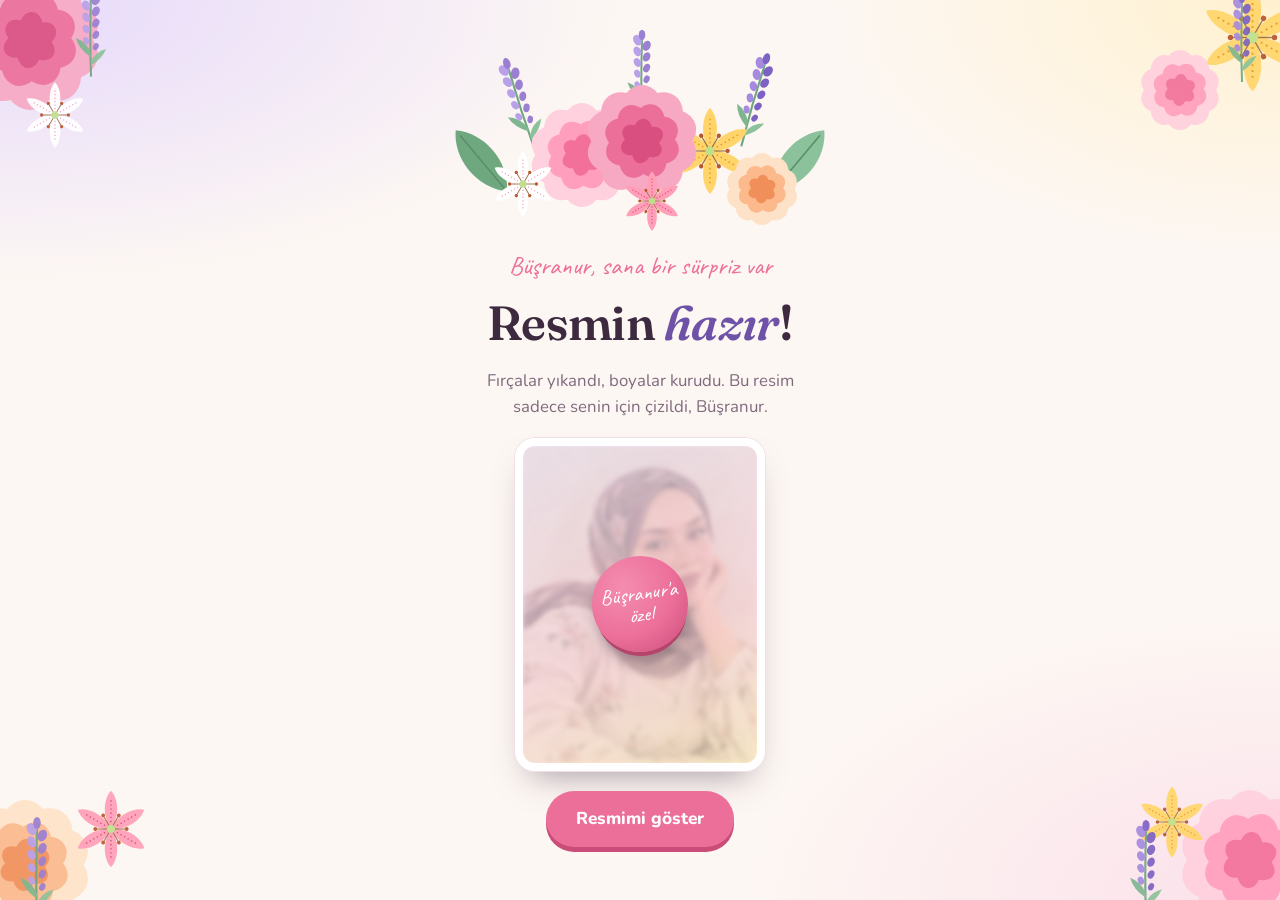
==== bilet.html @ 37dee657 "Add files via upload" ====
<!DOCTYPE html>
<html lang="tr">
<head>
<meta charset="UTF-8">
<meta name="viewport" content="width=device-width, initial-scale=1, viewport-fit=cover">
<title>Büşranur'un Resmi</title>
<meta name="description" content="Büşranur, resmin hazır! Görmek için tıkla.">
<meta property="og:title" content="Büşranur, resmin hazır!">
<meta property="og:description" content="Sadece Büşranur için çizildi. Görmek için tıkla.">
<meta name="theme-color" content="#ec6f9a">
<link rel="preconnect" href="https://fonts.googleapis.com">
<link rel="preconnect" href="https://fonts.gstatic.com" crossorigin>
<link rel="stylesheet" href="https://fonts.googleapis.com/css2?family=Fraunces:ital,opsz,wght@0,9..144,600;1,9..144,600&family=Nunito:wght@600;700;800&family=Caveat:wght@600;700&display=swap">
<link rel="stylesheet" href="style.css">
</head>
<body data-page="bilet" data-tone="lav">

<main class="stage">
  <div class="eyebrow">anlaştık o zaman</div>
  <h2>İşte resmin, <em>Büşranur</em></h2>
  <div class="frame" id="frame"><img src="resim.jpg" alt="Senin için çizilen resim"></div>
  <div class="ticket">
    <h3>Büşranur'un Randevu Bileti</h3>
    <div class="row"><span>Davetli</span><span>Büşranur</span></div>
    <div class="row"><span>Buluşma</span><span id="tKind"></span></div>
    <div class="row"><span>Menü</span><span id="tMenu"></span></div>
    <div class="row"><span>Gün</span><span id="tDay"></span></div>
    <div class="row"><span>Saat</span><span id="tTime"></span></div>
    <div class="row" id="tNoteRow"><span>Not</span><span id="tNote"></span></div>
    <div class="row"><span>Teslimat</span><span>Resmin aslı, elden</span></div>
  </div>
  <p class="sign">Görüşmek üzere</p>
  <div class="btns" id="bilet-btns">
    <a class="btn green" id="wa" target="_blank" rel="noopener">WhatsApp'tan gönder</a>
    <button class="btn ghost" id="copy">Metni kopyala</button>
  </div>
  <p class="small" id="copyMsg">Butona basınca bilet WhatsApp'tan bana gelir.</p>
  <div class="btns"><button class="btn link" id="again">Planı değiştir</button></div>
</main>
<script src="app.js"></script>
</body>
</html>
---- style.css ----
/* Resmin Teslimatı – ortak stil
   Her sayfa: tam ekran sahne, üstte büyük çiçek buketi, altta tek soru. */
:root{
  --paper:#fdf7f3;
  --card:#fffdfb;
  --ink:#3d2a3f;
  --soft:#806a7e;
  --lavender:#9b7fd1;
  --lavender-d:#6e52a8;
  --lavender-l:#efe7fb;
  --peony:#ec6f9a;
  --peony-d:#c94c79;
  --peony-l:#fdd9e6;
  --lily:#f6b73c;
  --lily-d:#c98a12;
  --lily-l:#fff0c9;
  --leaf:#6fa77f;
  --line:#efe0e8;
  --display:"Fraunces", Georgia, "Times New Roman", serif;
  --body:"Nunito", "Segoe UI", system-ui, sans-serif;
  --hand:"Caveat", "Segoe Script", cursive;
}
*{box-sizing:border-box}
[hidden]{display:none!important}
html{-webkit-text-size-adjust:100%;text-size-adjust:100%}
button,a,.frame,.opt,.day,.big{touch-action:manipulation;-webkit-tap-highlight-color:transparent;-webkit-user-select:none;user-select:none}
img{-webkit-touch-callout:none;-webkit-user-drag:none}
html,body{min-height:100%;margin:0}
body{
  background:var(--paper);color:var(--ink);font-family:var(--body);font-size:16px;line-height:1.55;
  min-height:100vh;min-height:100dvh;overflow-x:hidden;
  display:flex;flex-direction:column;align-items:center;
  padding:max(18px,env(safe-area-inset-top)) 16px max(28px,env(safe-area-inset-bottom));
  transition:opacity .45s ease, transform .45s ease;
}
body.leaving{opacity:0;transform:translateY(-12px) scale(.985)}
body.entering{opacity:0;transform:translateY(14px)}

/* sayfa renk temaları */
body[data-tone="lav"]{background:
  radial-gradient(70% 45% at 0% 0%,#e6d9fb 0%,transparent 70%),
  radial-gradient(60% 45% at 100% 100%,#fbe0ea 0%,transparent 70%),
  radial-gradient(50% 40% at 100% 0%,#fff1cf 0%,transparent 70%),var(--paper)}
body[data-tone="peo"]{background:
  radial-gradient(70% 45% at 100% 0%,#fdd3e2 0%,transparent 70%),
  radial-gradient(60% 45% at 0% 100%,#e9dcfb 0%,transparent 70%),
  radial-gradient(50% 40% at 0% 0%,#fff0cc 0%,transparent 70%),var(--paper)}
body[data-tone="lil"]{background:
  radial-gradient(70% 45% at 50% 0%,#ffeab8 0%,transparent 70%),
  radial-gradient(60% 45% at 0% 100%,#fdd3e2 0%,transparent 70%),
  radial-gradient(60% 45% at 100% 100%,#e6d9fb 0%,transparent 70%),var(--paper)}

#petals{position:fixed;inset:0;pointer-events:none;z-index:60}
.garden{position:fixed;inset:0;pointer-events:none;z-index:0;overflow:hidden}
.garden svg{position:absolute;transform-origin:50% 100%;animation:sway 6s ease-in-out infinite alternate}
@keyframes sway{from{rotate:-3deg}to{rotate:3deg}}

.stage{position:relative;z-index:1;width:100%;max-width:440px;flex:1;display:flex;flex-direction:column;gap:18px;justify-content:center}

/* ilerleme */
.progress{display:flex;justify-content:center;gap:8px;margin-bottom:2px}
.progress i{width:10px;height:10px;border-radius:50%;background:#fff;box-shadow:0 0 0 1.5px var(--line);transition:all .3s}
.progress i.done{background:var(--peony);box-shadow:none}
.progress i.now{width:26px;border-radius:99px;background:linear-gradient(90deg,var(--lavender),var(--peony),var(--lily));box-shadow:none}

/* büyük buket */
.bouquet{position:relative;width:min(100%,340px);height:200px;margin:0 auto -6px}
.bouquet svg{position:absolute;transform-origin:50% 90%;animation:bloom .9s cubic-bezier(.2,1.4,.4,1) both, sway 5s ease-in-out 1s infinite alternate}
@keyframes bloom{from{transform:scale(0) rotate(-40deg);opacity:0}to{transform:scale(1) rotate(0);opacity:1}}

.eyebrow{font-family:var(--hand);font-size:1.6rem;color:var(--peony);line-height:1;text-align:center}
h1,h2{font-family:var(--display);font-weight:600;letter-spacing:-.015em;text-wrap:balance;margin:0;text-align:center;line-height:1.1}
h1{font-size:clamp(2.2rem,9vw,3rem)}
h2{font-size:clamp(1.8rem,7.5vw,2.4rem)}
h1 em,h2 em{font-style:italic;color:var(--lavender-d)}
.lead{margin:0 auto;text-align:center;color:var(--soft);max-width:32ch;font-size:1.05rem}

/* resim */
.frame{
  position:relative;margin:0 auto;width:min(78%,250px);aspect-ratio:3/4;border-radius:20px;overflow:hidden;
  border:8px solid #fff;box-shadow:0 0 0 1px var(--line),0 18px 34px -16px rgba(61,42,63,.5);
  background:linear-gradient(160deg,var(--lavender-l),var(--peony-l) 60%,var(--lily-l));
  cursor:pointer;
}
.frame img{width:100%;height:100%;object-fit:cover;display:block;opacity:.38;filter:blur(2px) saturate(.9);transition:opacity 1.6s ease, filter 1.6s ease}
.frame.open img{opacity:1;filter:none}
.frame .seal{
  position:absolute;left:50%;top:50%;translate:-50% -50%;
  width:96px;height:96px;border-radius:50%;display:grid;place-items:center;text-align:center;
  background:radial-gradient(circle at 35% 30%,#f48db0,var(--peony) 55%,var(--peony-d));
  color:#fff;font-family:var(--hand);font-size:1.3rem;line-height:1;rotate:-8deg;
  box-shadow:0 6px 0 -2px #b7426c,0 12px 20px -6px rgba(0,0,0,.35);
  animation:pulse 2.2s ease-in-out infinite;transition:opacity .6s, scale .6s;
}
.frame.open .seal{opacity:0;scale:.3}
@keyframes pulse{50%{scale:1.07}}
.frame.small{width:150px;max-width:46%;align-self:center}
.frame.shake{animation:shake .5s}
@keyframes shake{20%{rotate:-3deg}40%{rotate:3deg}60%{rotate:-2deg}80%{rotate:1deg}}

/* butonlar */
.btns{display:flex;gap:12px;justify-content:center;flex-wrap:wrap;position:relative;min-height:60px;align-items:center}
.btn{
  font:inherit;font-weight:800;border:0;cursor:pointer;border-radius:999px;padding:15px 30px;font-size:1.08rem;
  transition:transform .25s, box-shadow .2s;text-decoration:none;display:inline-flex;align-items:center;gap:8px;justify-content:center;
  -webkit-tap-highlight-color:transparent;min-height:52px;
}
.btn:focus-visible,.opt:focus-visible{outline:3px solid var(--lily);outline-offset:3px}
.btn.pink{background:var(--peony);color:#fff;box-shadow:0 5px 0 var(--peony-d)}
.btn.lav{background:var(--lavender);color:#fff;box-shadow:0 5px 0 var(--lavender-d)}
.btn.green{background:#25a35a;color:#fff;box-shadow:0 5px 0 #1b7a43}
.btn.ghost{background:#fff;color:var(--soft);box-shadow:0 0 0 2px var(--line)}
.btn.pink:active,.btn.lav:active,.btn.green:active{transform:translateY(3px);box-shadow:0 2px 0 rgba(0,0,0,.2)}
.btn.link{background:none;color:var(--soft);padding:8px 12px;font-size:.92rem;text-decoration:underline;text-underline-offset:3px}
#no{position:fixed;z-index:40;transition:left .28s ease, top .28s ease, transform .28s ease;touch-action:none}
#no.parked{position:relative;left:auto;top:auto}
#yes{transition:transform .35s cubic-bezier(.2,1.5,.4,1)}
.hint{text-align:center;font-size:.92rem;color:var(--peony);min-height:1.4em;font-weight:700;margin:0}

/* büyük seçim kartları (kahve / yemek) */
.duo{display:grid;grid-template-columns:1fr 1fr;gap:14px}
.big{
  font:inherit;border:0;cursor:pointer;border-radius:26px;padding:16px 10px 18px;display:flex;flex-direction:column;align-items:center;gap:6px;
  color:var(--ink);box-shadow:0 0 0 2px #fff inset,0 14px 28px -14px rgba(61,42,63,.4);transition:transform .25s;
}
.big:hover{transform:translateY(-4px) rotate(-1deg)}
.big:active{transform:scale(.97)}
.big.coffee{background:linear-gradient(170deg,#fff6e3,var(--lily-l))}
.big.food{background:linear-gradient(170deg,#fff0f5,var(--peony-l))}
.big svg{width:100%;max-width:130px;height:auto}
.big b{font-family:var(--display);font-size:1.6rem;font-weight:600;font-style:italic}
.big span{font-size:.85rem;color:var(--soft);font-weight:600}

/* liste seçenekleri */
.opts{display:grid;gap:10px}
.opt{
  font:inherit;text-align:left;border:0;cursor:pointer;border-radius:20px;padding:14px 16px;background:rgba(255,255,255,.9);
  display:flex;align-items:center;gap:14px;color:var(--ink);box-shadow:0 0 0 1.5px var(--line),0 8px 18px -14px rgba(61,42,63,.4);
  transition:transform .2s, box-shadow .2s, background .2s;
}
.opt:hover{transform:translateX(4px)}
.opt .ico{width:46px;height:46px;flex:none;border-radius:14px;display:grid;place-items:center;font-size:1.6rem}
.opt b{display:block;font-size:1.05rem}
.opt small{display:block;color:var(--soft);font-weight:600;font-size:.84rem}
.opt.on{background:var(--peony-l);box-shadow:0 0 0 2.5px var(--peony)}

.days{display:grid;grid-template-columns:repeat(auto-fill,minmax(72px,1fr));gap:9px}
.day{
  font:inherit;border:0;cursor:pointer;border-radius:18px;padding:9px 4px;background:rgba(255,255,255,.92);text-align:center;color:var(--ink);
  box-shadow:0 0 0 1.5px var(--line);transition:transform .15s, background .2s, box-shadow .2s;
}
.day:hover{transform:translateY(-2px)}
.day b{display:block;font-family:var(--display);font-size:1.5rem;line-height:1.1}
.day small{display:block;font-size:.72rem;font-weight:700;color:var(--soft);text-transform:capitalize}
.day.weekend{background:var(--lavender-l)}
.day.on{background:var(--lavender);color:#fff;box-shadow:0 0 0 2.5px var(--lavender-d)}
.day.on small{color:#fff}

textarea{
  font:inherit;width:100%;min-height:110px;border-radius:20px;border:0;box-shadow:0 0 0 1.5px var(--line);
  padding:14px;resize:vertical;background:rgba(255,255,255,.95);color:var(--ink);font-size:1rem;
}
textarea:focus{outline:none;box-shadow:0 0 0 2.5px var(--lavender)}

/* bilet */
.ticket{
  background:linear-gradient(135deg,#f6effd,#fff3f7 55%,#fff8e6);border-radius:22px;padding:18px 18px 14px;position:relative;
  box-shadow:0 0 0 1.5px var(--line),0 16px 30px -18px rgba(61,42,63,.45);
}
.ticket::before,.ticket::after{content:"";position:absolute;top:50%;width:24px;height:24px;border-radius:50%;background:var(--paper);translate:0 -50%;box-shadow:inset 0 0 0 1.5px var(--line)}
.ticket::before{left:-12px}.ticket::after{right:-12px}
.ticket h3{margin:0 0 8px;font-family:var(--hand);font-size:1.9rem;color:var(--lavender-d);text-align:center;font-weight:700}
.row{display:flex;justify-content:space-between;gap:12px;padding:8px 0;border-top:1.5px dashed #e3d3df}
.row span:first-child{color:var(--soft);font-weight:800;font-size:.8rem;text-transform:uppercase;letter-spacing:.07em;flex:none}
.row span:last-child{font-weight:800;text-align:right;min-width:0;overflow-wrap:anywhere}
.sign{font-family:var(--hand);font-size:1.5rem;text-align:center;color:var(--soft);margin:0}
.small{font-size:.85rem;color:var(--soft);text-align:center;margin:0}

/* telefon */
@media (max-width:520px){
  body{padding-inline:16px}
  .stage{gap:14px;justify-content:flex-start;padding-top:4px}
  .lead{font-size:1rem}
  .frame{width:min(70%,230px)}
  .duo{gap:10px}
  .big{padding:12px 6px 14px;border-radius:22px}
  .big b{font-size:1.4rem}
  .opt{padding:12px 14px;border-radius:18px}
  .opt .ico{width:42px;height:42px}
  .days{grid-template-columns:repeat(4,1fr);gap:7px}
  .day b{font-size:1.35rem}
  #bilet-btns .btn{width:100%}
}
@media (max-height:700px){
  .frame{width:min(58%,200px)}
  .frame.small{width:120px}
  h1{font-size:2rem}h2{font-size:1.65rem}
}
@media (prefers-reduced-motion:reduce){*{animation:none!important;transition:none!important}}
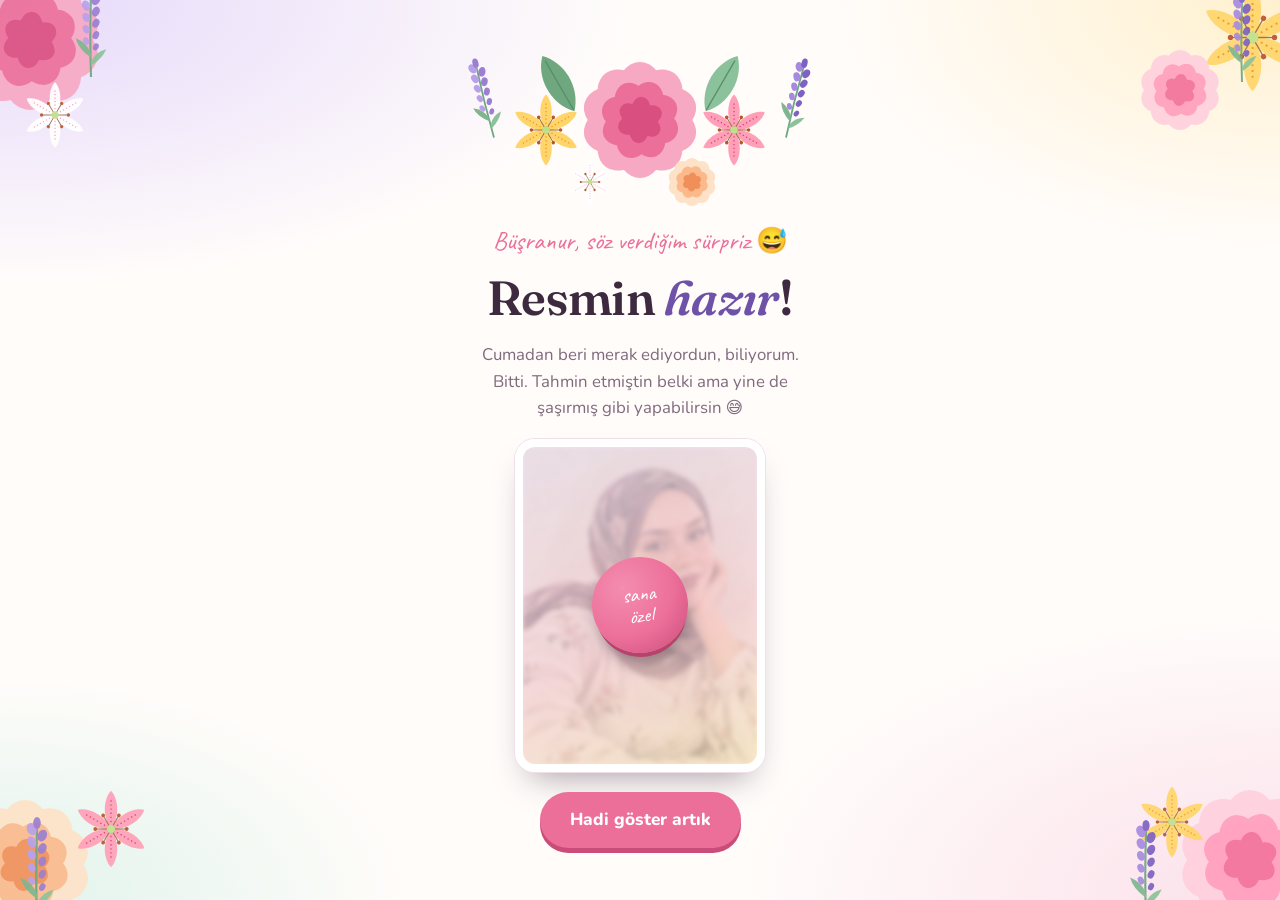
==== commit afcbf1b2: "Add files via upload" ====
--- a/bilet.html
+++ b/bilet.html
@@ -4,10 +4,12 @@
 <meta charset="UTF-8">
 <meta name="viewport" content="width=device-width, initial-scale=1, viewport-fit=cover">
 <title>Büşranur'un Resmi</title>
-<meta name="description" content="Büşranur, resmin hazır! Görmek için tıkla.">
+<meta name="description" content="Resmin hazır! Görmek için tıkla.">
 <meta property="og:title" content="Büşranur, resmin hazır!">
-<meta property="og:description" content="Sadece Büşranur için çizildi. Görmek için tıkla.">
+<meta property="og:description" content="Sadece senin için çizildi. Görmek için tıkla.">
+<meta name="color-scheme" content="light">
 <meta name="theme-color" content="#ec6f9a">
+<link rel="icon" href="data:image/svg+xml,%3Csvg xmlns=%27http://www.w3.org/2000/svg%27 viewBox=%270 0 100 100%27%3E%3Ctext y=%27.9em%27 font-size=%2790%27%3E%F0%9F%8C%B8%3C/text%3E%3C/svg%3E">
 <link rel="preconnect" href="https://fonts.googleapis.com">
 <link rel="preconnect" href="https://fonts.gstatic.com" crossorigin>
 <link rel="stylesheet" href="https://fonts.googleapis.com/css2?family=Fraunces:ital,opsz,wght@0,9..144,600;1,9..144,600&family=Nunito:wght@600;700;800&family=Caveat:wght@600;700&display=swap">
@@ -17,11 +19,11 @@
 
 <main class="stage">
   <div class="eyebrow">anlaştık o zaman</div>
-  <h2>İşte resmin, <em>Büşranur</em></h2>
-  <div class="frame" id="frame"><img src="resim.jpg" alt="Senin için çizilen resim"></div>
+  <h2>İşte <em>senin</em> resmin</h2>
+  <div class="frame" id="frame" role="button" tabindex="0" aria-label="Resme büyük bak"><img src="resim.jpg" alt="Senin için çizilen resim"></div>
+  <p class="small">Büyütmek için resme dokun</p>
   <div class="ticket">
-    <h3>Büşranur'un Randevu Bileti</h3>
-    <div class="row"><span>Davetli</span><span>Büşranur</span></div>
+    <h3>Randevu Bileti</h3>
     <div class="row"><span>Buluşma</span><span id="tKind"></span></div>
     <div class="row"><span>Menü</span><span id="tMenu"></span></div>
     <div class="row"><span>Gün</span><span id="tDay"></span></div>
@@ -29,7 +31,7 @@
     <div class="row" id="tNoteRow"><span>Not</span><span id="tNote"></span></div>
     <div class="row"><span>Teslimat</span><span>Resmin aslı, elden</span></div>
   </div>
-  <p class="sign">Görüşmek üzere</p>
+  <p class="sign">Görüşmek üzere 🌸</p>
   <div class="btns" id="bilet-btns">
     <a class="btn green" id="wa" target="_blank" rel="noopener">WhatsApp'tan gönder</a>
     <button class="btn ghost" id="copy">Metni kopyala</button>
@@ -37,6 +39,10 @@
   <p class="small" id="copyMsg">Butona basınca bilet WhatsApp'tan bana gelir.</p>
   <div class="btns"><button class="btn link" id="again">Planı değiştir</button></div>
 </main>
+<div class="lightbox" id="lightbox" hidden>
+  <img src="resim.jpg" alt="Senin için çizilen resim">
+  <p>Kapatmak için dokun</p>
+</div>
 <script src="app.js"></script>
 </body>
 </html>
--- a/style.css
+++ b/style.css
@@ -1,7 +1,7 @@
 /* Resmin Teslimatı – ortak stil
    Her sayfa: tam ekran sahne, üstte büyük çiçek buketi, altta tek soru. */
 :root{
-  --paper:#fdf7f3;
+  --paper:#fffcfa;
   --card:#fffdfb;
   --ink:#3d2a3f;
   --soft:#806a7e;
@@ -22,7 +22,7 @@
 }
 *{box-sizing:border-box}
 [hidden]{display:none!important}
-html{-webkit-text-size-adjust:100%;text-size-adjust:100%}
+html{-webkit-text-size-adjust:100%;text-size-adjust:100%;touch-action:manipulation}
 button,a,.frame,.opt,.day,.big{touch-action:manipulation;-webkit-tap-highlight-color:transparent;-webkit-user-select:none;user-select:none}
 img{-webkit-touch-callout:none;-webkit-user-drag:none}
 html,body{min-height:100%;margin:0}
@@ -40,19 +40,23 @@
 body[data-tone="lav"]{background:
   radial-gradient(70% 45% at 0% 0%,#e6d9fb 0%,transparent 70%),
   radial-gradient(60% 45% at 100% 100%,#fbe0ea 0%,transparent 70%),
-  radial-gradient(50% 40% at 100% 0%,#fff1cf 0%,transparent 70%),var(--paper)}
+  radial-gradient(50% 40% at 100% 0%,#fff1cf 0%,transparent 70%),
+  radial-gradient(45% 35% at 0% 100%,#dff3ea 0%,transparent 70%),var(--paper)}
 body[data-tone="peo"]{background:
   radial-gradient(70% 45% at 100% 0%,#fdd3e2 0%,transparent 70%),
   radial-gradient(60% 45% at 0% 100%,#e9dcfb 0%,transparent 70%),
-  radial-gradient(50% 40% at 0% 0%,#fff0cc 0%,transparent 70%),var(--paper)}
+  radial-gradient(50% 40% at 0% 0%,#fff0cc 0%,transparent 70%),
+  radial-gradient(45% 35% at 100% 100%,#dcedfb 0%,transparent 70%),var(--paper)}
 body[data-tone="lil"]{background:
   radial-gradient(70% 45% at 50% 0%,#ffeab8 0%,transparent 70%),
   radial-gradient(60% 45% at 0% 100%,#fdd3e2 0%,transparent 70%),
-  radial-gradient(60% 45% at 100% 100%,#e6d9fb 0%,transparent 70%),var(--paper)}
-
-#petals{position:fixed;inset:0;pointer-events:none;z-index:60}
+  radial-gradient(60% 45% at 100% 100%,#e6d9fb 0%,transparent 70%),
+  radial-gradient(40% 30% at 0% 0%,#dff3ea 0%,transparent 70%),var(--paper)}
+
+#petals{position:fixed;left:0;top:0;width:100%;height:100%;pointer-events:none;z-index:60}
 .garden{position:fixed;inset:0;pointer-events:none;z-index:0;overflow:hidden}
-.garden svg{position:absolute;transform-origin:50% 100%;animation:sway 6s ease-in-out infinite alternate}
+.garden img{position:absolute;max-width:none;transform-origin:50% 100%}
+@media (hover:hover) and (min-width:521px){.garden img{animation:sway 6s ease-in-out infinite alternate}}
 @keyframes sway{from{rotate:-3deg}to{rotate:3deg}}
 
 .stage{position:relative;z-index:1;width:100%;max-width:440px;flex:1;display:flex;flex-direction:column;gap:18px;justify-content:center}
@@ -64,8 +68,9 @@
 .progress i.now{width:26px;border-radius:99px;background:linear-gradient(90deg,var(--lavender),var(--peony),var(--lily));box-shadow:none}
 
 /* büyük buket */
-.bouquet{position:relative;width:min(100%,340px);height:200px;margin:0 auto -6px}
-.bouquet svg{position:absolute;transform-origin:50% 90%;animation:bloom .9s cubic-bezier(.2,1.4,.4,1) both, sway 5s ease-in-out 1s infinite alternate}
+.bouquet{position:relative;width:min(100%,340px);height:170px;margin:0 auto;flex:none}
+.bouquet img{position:absolute;max-width:none;transform-origin:50% 90%;animation:bloom .9s cubic-bezier(.2,1.4,.4,1) both}
+@media (hover:hover) and (min-width:521px){.bouquet img{animation:bloom .9s cubic-bezier(.2,1.4,.4,1) both, sway 5s ease-in-out 1s infinite alternate}}
 @keyframes bloom{from{transform:scale(0) rotate(-40deg);opacity:0}to{transform:scale(1) rotate(0);opacity:1}}
 
 .eyebrow{font-family:var(--hand);font-size:1.6rem;color:var(--peony);line-height:1;text-align:center}
@@ -114,7 +119,32 @@
 .btn.link{background:none;color:var(--soft);padding:8px 12px;font-size:.92rem;text-decoration:underline;text-underline-offset:3px}
 #no{position:fixed;z-index:40;transition:left .28s ease, top .28s ease, transform .28s ease;touch-action:none}
 #no.parked{position:relative;left:auto;top:auto}
-#yes{transition:transform .35s cubic-bezier(.2,1.5,.4,1)}
+#yes{transition:font-size .35s cubic-bezier(.2,1.5,.4,1), padding .35s cubic-bezier(.2,1.5,.4,1);max-width:100%;white-space:normal;line-height:1.15}
+
+/* kendi saatini seçme */
+.customBox{display:flex;gap:10px;flex-wrap:wrap;align-items:center;justify-content:center;padding:14px;border-radius:20px;
+  background:rgba(255,255,255,.92);box-shadow:0 0 0 1.5px var(--line)}
+.customBox .btn{min-height:52px}
+input[type="time"],input[type="date"]{font:inherit;font-size:1.25rem;font-weight:800;padding:10px 14px;min-height:52px;min-width:160px;max-width:100%;
+  text-align:center;border:0;border-radius:14px;background:#fff;color:var(--ink);box-shadow:0 0 0 1.5px var(--line);line-height:1.2}
+input[type="time"]:focus,input[type="date"]:focus{outline:none;box-shadow:0 0 0 2.5px var(--lavender)}
+input::-webkit-date-and-time-value{text-align:center;min-height:1.4em}
+.customBox .hint{width:100%}
+
+/* hazır notlar */
+.quicks{display:flex;flex-wrap:wrap;gap:8px;justify-content:center}
+.quick{font:inherit;font-weight:700;font-size:.92rem;border:0;cursor:pointer;border-radius:999px;padding:9px 14px;min-height:40px;
+  background:rgba(255,255,255,.92);color:var(--ink);box-shadow:0 0 0 1.5px var(--line);transition:background .2s, box-shadow .2s, transform .15s}
+.quick:active{transform:scale(.96)}
+.quick.on{background:var(--lily-l);box-shadow:0 0 0 2px var(--lily)}
+
+/* resme tam ekran bakma */
+.lightbox{position:fixed;inset:0;z-index:70;background:rgba(61,42,63,.9);display:flex;align-items:center;justify-content:center;
+  padding:max(20px,env(safe-area-inset-top)) 16px max(20px,env(safe-area-inset-bottom));cursor:zoom-out;animation:fade .25s}
+.lightbox img{max-width:100%;max-height:100%;border-radius:14px;border:6px solid #fff;box-shadow:0 20px 50px rgba(0,0,0,.5);object-fit:contain}
+.lightbox p{position:absolute;bottom:max(14px,env(safe-area-inset-bottom));left:0;right:0;text-align:center;color:#fff;font-size:.85rem;margin:0;opacity:.85}
+@keyframes fade{from{opacity:0}to{opacity:1}}
+.frame.open{cursor:zoom-in}
 .hint{text-align:center;font-size:.92rem;color:var(--peony);min-height:1.4em;font-weight:700;margin:0}
 
 /* büyük seçim kartları (kahve / yemek) */
@@ -192,8 +222,11 @@
   #bilet-btns .btn{width:100%}
 }
 @media (max-height:700px){
-  .frame{width:min(58%,200px)}
-  .frame.small{width:120px}
-  h1{font-size:2rem}h2{font-size:1.65rem}
+  .stage{gap:12px}
+  .frame{width:min(56%,190px)}
+  .frame.small{width:104px}
+  .lead{font-size:.95rem}
+  h1{font-size:2rem}h2{font-size:1.6rem}
+  .btn{padding:13px 26px}
 }
 @media (prefers-reduced-motion:reduce){*{animation:none!important;transition:none!important}}
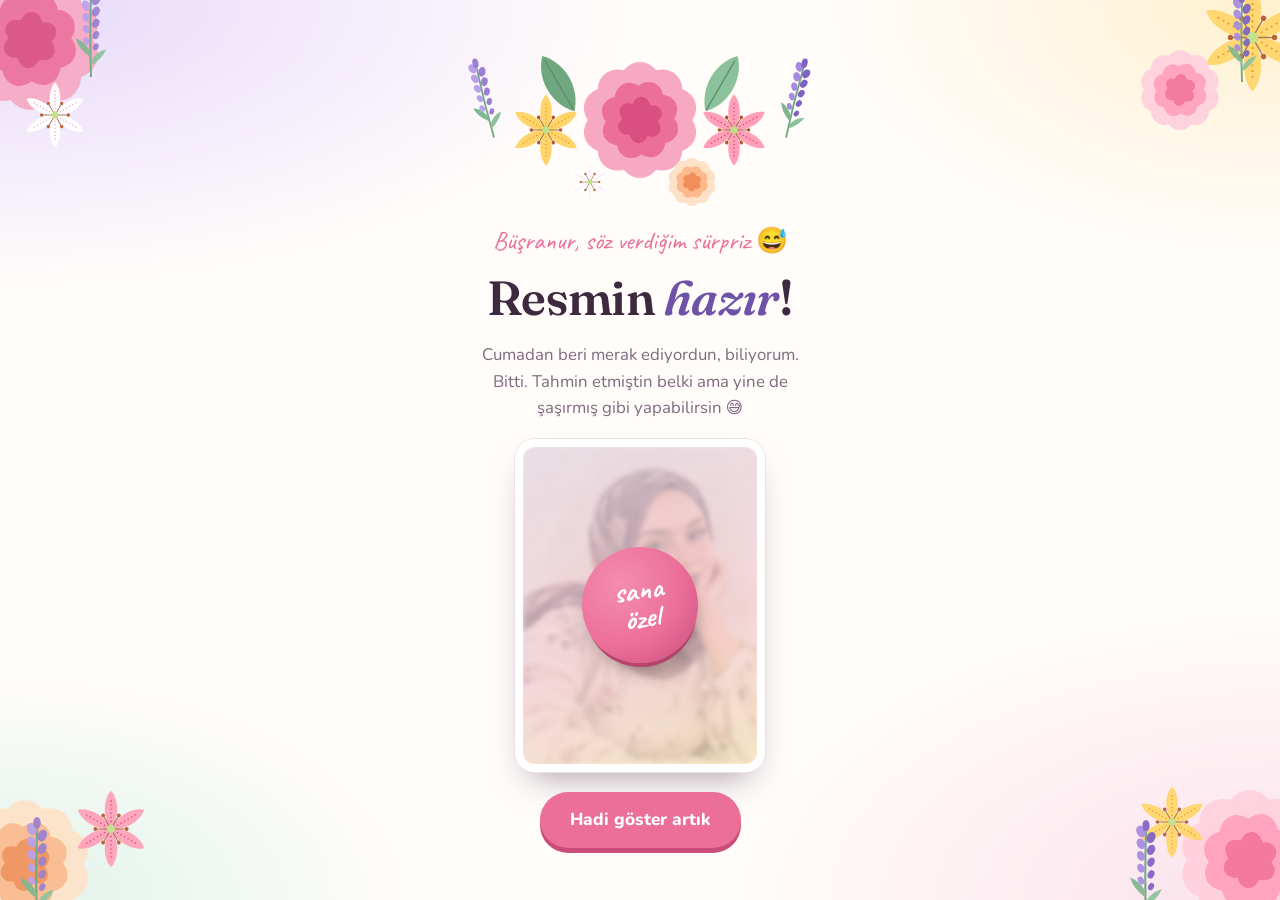
==== commit e2a69077: "Add files via upload" ====
--- a/bilet.html
+++ b/bilet.html
@@ -8,6 +8,11 @@
 <meta property="og:title" content="Büşranur, resmin hazır!">
 <meta property="og:description" content="Sadece senin için çizildi. Görmek için tıkla.">
 <meta name="color-scheme" content="light">
+<meta property="og:type" content="website">
+<meta property="og:image" content="https://yecassistant.github.io/busranur/onizleme.jpg">
+<meta property="og:image:width" content="1200">
+<meta property="og:image:height" content="630">
+<meta name="twitter:card" content="summary_large_image">
 <meta name="theme-color" content="#ec6f9a">
 <link rel="icon" href="data:image/svg+xml,%3Csvg xmlns=%27http://www.w3.org/2000/svg%27 viewBox=%270 0 100 100%27%3E%3Ctext y=%27.9em%27 font-size=%2790%27%3E%F0%9F%8C%B8%3C/text%3E%3C/svg%3E">
 <link rel="preconnect" href="https://fonts.googleapis.com">
@@ -37,6 +42,7 @@
     <button class="btn ghost" id="copy">Metni kopyala</button>
   </div>
   <p class="small" id="copyMsg">Butona basınca bilet WhatsApp'tan bana gelir.</p>
+  <p class="small" id="inapp" hidden>WhatsApp açılmazsa sağ üstteki ⋯ menüsünden "Safari'de aç"a dokun ya da metni kopyalayıp bana gönder.</p>
   <div class="btns"><button class="btn link" id="again">Planı değiştir</button></div>
 </main>
 <div class="lightbox" id="lightbox" hidden>
--- a/style.css
+++ b/style.css
@@ -31,10 +31,12 @@
   min-height:100vh;min-height:100dvh;overflow-x:hidden;
   display:flex;flex-direction:column;align-items:center;
   padding:max(18px,env(safe-area-inset-top)) 16px max(28px,env(safe-area-inset-bottom));
-  transition:opacity .45s ease, transform .45s ease;
-}
-body.leaving{opacity:0;transform:translateY(-12px) scale(.985)}
-body.entering{opacity:0;transform:translateY(14px)}
+  -webkit-animation:pagein .5s ease both;animation:pagein .5s ease both;
+  -webkit-transition:opacity .4s ease;transition:opacity .4s ease;
+}
+body.leaving{opacity:0;-webkit-animation:none;animation:none}
+@-webkit-keyframes pagein{from{opacity:0}to{opacity:1}}
+@keyframes pagein{from{opacity:0}to{opacity:1}}
 
 /* sayfa renk temaları */
 body[data-tone="lav"]{background:
@@ -54,10 +56,11 @@
   radial-gradient(40% 30% at 0% 0%,#dff3ea 0%,transparent 70%),var(--paper)}
 
 #petals{position:fixed;left:0;top:0;width:100%;height:100%;pointer-events:none;z-index:60}
-.garden{position:fixed;inset:0;pointer-events:none;z-index:0;overflow:hidden}
+.garden{position:fixed;left:0;top:0;right:0;bottom:0;width:100%;height:100%;pointer-events:none;z-index:0;overflow:hidden}
 .garden img{position:absolute;max-width:none;transform-origin:50% 100%}
 @media (hover:hover) and (min-width:521px){.garden img{animation:sway 6s ease-in-out infinite alternate}}
-@keyframes sway{from{rotate:-3deg}to{rotate:3deg}}
+@-webkit-keyframes sway{from{-webkit-transform:rotate(-3deg);transform:rotate(-3deg)}to{-webkit-transform:rotate(3deg);transform:rotate(3deg)}}
+@keyframes sway{from{-webkit-transform:rotate(-3deg);transform:rotate(-3deg)}to{-webkit-transform:rotate(3deg);transform:rotate(3deg)}}
 
 .stage{position:relative;z-index:1;width:100%;max-width:440px;flex:1;display:flex;flex-direction:column;gap:18px;justify-content:center}
 
@@ -69,9 +72,11 @@
 
 /* büyük buket */
 .bouquet{position:relative;width:min(100%,340px);height:170px;margin:0 auto;flex:none}
-.bouquet img{position:absolute;max-width:none;transform-origin:50% 90%;animation:bloom .9s cubic-bezier(.2,1.4,.4,1) both}
-@media (hover:hover) and (min-width:521px){.bouquet img{animation:bloom .9s cubic-bezier(.2,1.4,.4,1) both, sway 5s ease-in-out 1s infinite alternate}}
-@keyframes bloom{from{transform:scale(0) rotate(-40deg);opacity:0}to{transform:scale(1) rotate(0);opacity:1}}
+.bouquet img{position:absolute;max-width:none;--r:0deg;-webkit-transform:rotate(var(--r));transform:rotate(var(--r));-webkit-transform-origin:50% 90%;transform-origin:50% 90%;-webkit-animation:bloom .9s cubic-bezier(.2,1.4,.4,1) both;animation:bloom .9s cubic-bezier(.2,1.4,.4,1) both}
+@media (hover:hover) and (min-width:521px){.bouquet img{animation:bloom .9s cubic-bezier(.2,1.4,.4,1) both, swayB 5s ease-in-out 1s infinite alternate}}
+@keyframes swayB{from{transform:rotate(calc(var(--r) - 3deg))}to{transform:rotate(calc(var(--r) + 3deg))}}
+@-webkit-keyframes bloom{from{-webkit-transform:scale(0) rotate(-40deg);transform:scale(0) rotate(-40deg);opacity:0}to{-webkit-transform:scale(1) rotate(var(--r));transform:scale(1) rotate(var(--r));opacity:1}}
+@keyframes bloom{from{-webkit-transform:scale(0) rotate(-40deg);transform:scale(0) rotate(-40deg);opacity:0}to{-webkit-transform:scale(1) rotate(var(--r));transform:scale(1) rotate(var(--r));opacity:1}}
 
 .eyebrow{font-family:var(--hand);font-size:1.6rem;color:var(--peony);line-height:1;text-align:center}
 h1,h2{font-family:var(--display);font-weight:600;letter-spacing:-.015em;text-wrap:balance;margin:0;text-align:center;line-height:1.1}
@@ -90,18 +95,23 @@
 .frame img{width:100%;height:100%;object-fit:cover;display:block;opacity:.38;filter:blur(2px) saturate(.9);transition:opacity 1.6s ease, filter 1.6s ease}
 .frame.open img{opacity:1;filter:none}
 .frame .seal{
-  position:absolute;left:50%;top:50%;translate:-50% -50%;
-  width:96px;height:96px;border-radius:50%;display:grid;place-items:center;text-align:center;
+  position:absolute;left:50%;top:50%;margin:-58px 0 0 -58px;
+  width:116px;height:116px;border-radius:50%;display:grid;place-items:center;text-align:center;
   background:radial-gradient(circle at 35% 30%,#f48db0,var(--peony) 55%,var(--peony-d));
-  color:#fff;font-family:var(--hand);font-size:1.3rem;line-height:1;rotate:-8deg;
+  color:#fff;font-family:var(--hand);font-size:1.85rem;font-weight:700;line-height:.95;-webkit-transform:rotate(-8deg);transform:rotate(-8deg);
   box-shadow:0 6px 0 -2px #b7426c,0 12px 20px -6px rgba(0,0,0,.35);
-  animation:pulse 2.2s ease-in-out infinite;transition:opacity .6s, scale .6s;
-}
-.frame.open .seal{opacity:0;scale:.3}
-@keyframes pulse{50%{scale:1.07}}
+  -webkit-animation:pulse 2.2s ease-in-out infinite;animation:pulse 2.2s ease-in-out infinite;-webkit-transition:opacity .6s;transition:opacity .6s;
+}
+.frame.open .seal{opacity:0;-webkit-animation:none;animation:none;-webkit-transform:rotate(-8deg) scale(.3);transform:rotate(-8deg) scale(.3);-webkit-transition:opacity .6s, -webkit-transform .6s;transition:opacity .6s, transform .6s}
+@-webkit-keyframes pulse{50%{-webkit-transform:rotate(-8deg) scale(1.07);transform:rotate(-8deg) scale(1.07)}}
+@keyframes pulse{50%{-webkit-transform:rotate(-8deg) scale(1.07);transform:rotate(-8deg) scale(1.07)}}
 .frame.small{width:150px;max-width:46%;align-self:center}
+.frame.small .seal{margin:-44px 0 0 -44px}
 .frame.shake{animation:shake .5s}
-@keyframes shake{20%{rotate:-3deg}40%{rotate:3deg}60%{rotate:-2deg}80%{rotate:1deg}}
+@-webkit-keyframes shake{20%{-webkit-transform:rotate(-3deg);transform:rotate(-3deg)}40%{-webkit-transform:rotate(3deg);transform:rotate(3deg)}60%{-webkit-transform:rotate(-2deg);transform:rotate(-2deg)}80%{-webkit-transform:rotate(1deg);transform:rotate(1deg)}}
+@keyframes shake{20%{-webkit-transform:rotate(-3deg);transform:rotate(-3deg)}40%{-webkit-transform:rotate(3deg);transform:rotate(3deg)}60%{-webkit-transform:rotate(-2deg);transform:rotate(-2deg)}80%{-webkit-transform:rotate(1deg);transform:rotate(1deg)}}
+
+@supports not (gap:1px){.btns>*{margin:6px}.quicks>*{margin:4px}.customBox>*{margin:5px}}
 
 /* butonlar */
 .btns{display:flex;gap:12px;justify-content:center;flex-wrap:wrap;position:relative;min-height:60px;align-items:center}
@@ -128,6 +138,7 @@
 input[type="time"],input[type="date"]{font:inherit;font-size:1.25rem;font-weight:800;padding:10px 14px;min-height:52px;min-width:160px;max-width:100%;
   text-align:center;border:0;border-radius:14px;background:#fff;color:var(--ink);box-shadow:0 0 0 1.5px var(--line);line-height:1.2}
 input[type="time"]:focus,input[type="date"]:focus{outline:none;box-shadow:0 0 0 2.5px var(--lavender)}
+input[type="time"]:invalid,input[type="date"]:invalid{box-shadow:0 0 0 2px var(--peony-l)}
 input::-webkit-date-and-time-value{text-align:center;min-height:1.4em}
 .customBox .hint{width:100%}
 
@@ -139,7 +150,7 @@
 .quick.on{background:var(--lily-l);box-shadow:0 0 0 2px var(--lily)}
 
 /* resme tam ekran bakma */
-.lightbox{position:fixed;inset:0;z-index:70;background:rgba(61,42,63,.9);display:flex;align-items:center;justify-content:center;
+.lightbox{position:fixed;left:0;top:0;right:0;bottom:0;width:100%;height:100%;z-index:70;background:rgba(61,42,63,.9);display:flex;align-items:center;justify-content:center;
   padding:max(20px,env(safe-area-inset-top)) 16px max(20px,env(safe-area-inset-bottom));cursor:zoom-out;animation:fade .25s}
 .lightbox img{max-width:100%;max-height:100%;border-radius:14px;border:6px solid #fff;box-shadow:0 20px 50px rgba(0,0,0,.5);object-fit:contain}
 .lightbox p{position:absolute;bottom:max(14px,env(safe-area-inset-bottom));left:0;right:0;text-align:center;color:#fff;font-size:.85rem;margin:0;opacity:.85}
@@ -197,7 +208,7 @@
   background:linear-gradient(135deg,#f6effd,#fff3f7 55%,#fff8e6);border-radius:22px;padding:18px 18px 14px;position:relative;
   box-shadow:0 0 0 1.5px var(--line),0 16px 30px -18px rgba(61,42,63,.45);
 }
-.ticket::before,.ticket::after{content:"";position:absolute;top:50%;width:24px;height:24px;border-radius:50%;background:var(--paper);translate:0 -50%;box-shadow:inset 0 0 0 1.5px var(--line)}
+.ticket::before,.ticket::after{content:"";position:absolute;top:50%;width:24px;height:24px;border-radius:50%;background:var(--paper);margin-top:-12px;box-shadow:inset 0 0 0 1.5px var(--line)}
 .ticket::before{left:-12px}.ticket::after{right:-12px}
 .ticket h3{margin:0 0 8px;font-family:var(--hand);font-size:1.9rem;color:var(--lavender-d);text-align:center;font-weight:700}
 .row{display:flex;justify-content:space-between;gap:12px;padding:8px 0;border-top:1.5px dashed #e3d3df}
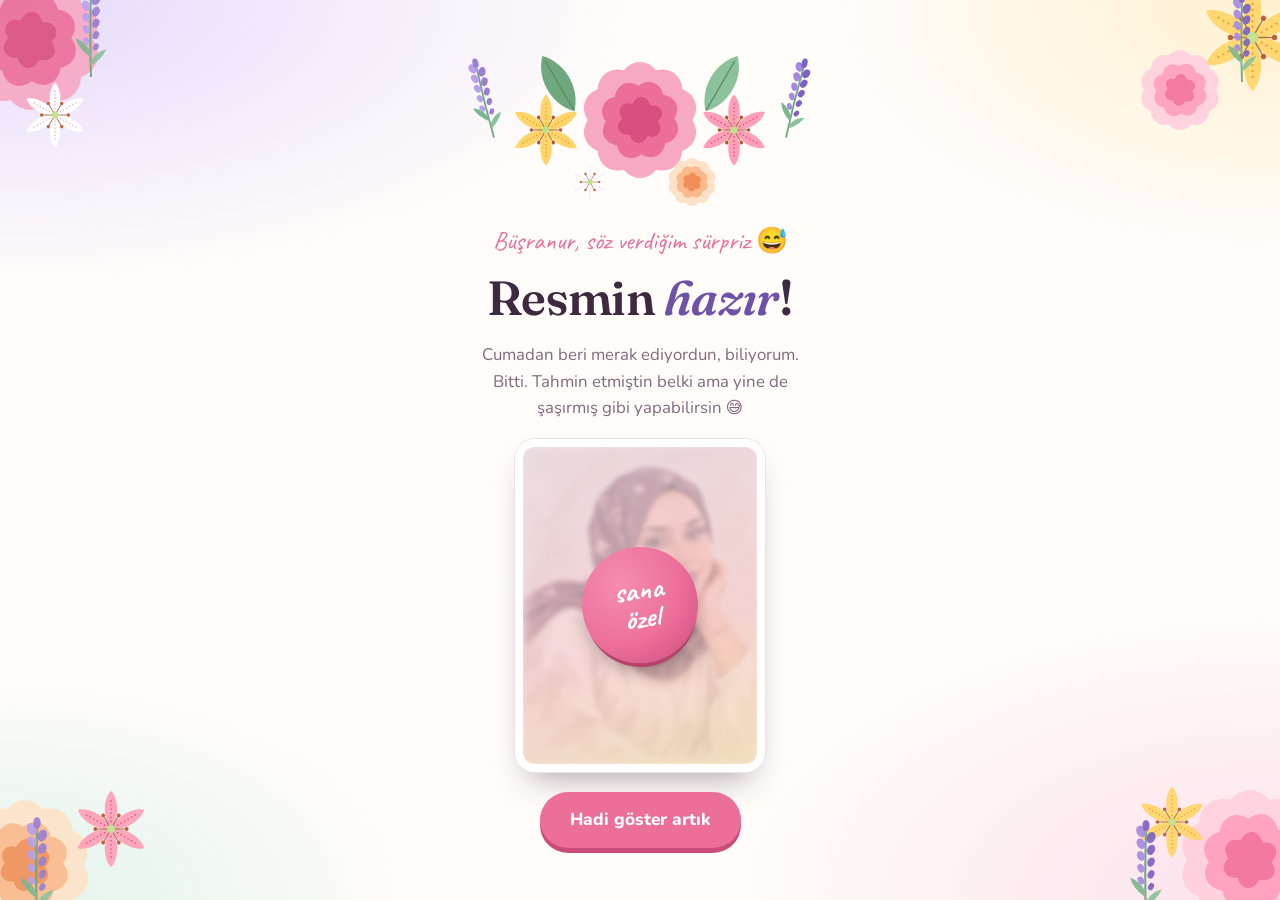
==== commit 641351ad: "Add files via upload" ====
--- a/bilet.html
+++ b/bilet.html
@@ -25,8 +25,28 @@
 <main class="stage">
   <div class="eyebrow">anlaştık o zaman</div>
   <h2>İşte <em>senin</em> resmin</h2>
-  <div class="frame" id="frame" role="button" tabindex="0" aria-label="Resme büyük bak"><img src="resim.jpg" alt="Senin için çizilen resim"></div>
-  <p class="small">Büyütmek için resme dokun</p>
+  <div class="frame" id="frame" role="button" tabindex="0" aria-label="Resme büyük bak">
+    <img src="resim.jpg" alt="Senin için çizilen resim">
+    <div class="wm" aria-hidden="true"></div>
+    <div class="lock" id="lock">🔒 kodla açılır</div>
+  </div>
+  <p class="small" id="frameHint">Büyütmek için resme dokun.</p>
+
+  <div class="codebox" id="codebox">
+    <h3 id="codeTitle">Çiçekler ne alaka? 🙄</h3>
+    <p id="codeText">Lavanta, şakayık, lilyum: en sevdiklerin, resmi şimdilik koruyor. Çekilmeleri için küçük bir kod lazım. Biraz bürokratik oldu, biliyorum; ama böylece bileti göndermeyi unutmuyorsun 😅</p>
+    <ol class="steps" id="steps">
+      <li><span>1</span><div>Aşağıdaki bileti <b>WhatsApp'tan bana gönder</b></div></li>
+      <li><span>2</span><div>Ben sana <b>kodu</b> yazayım</div></li>
+      <li><span>3</span><div>Kodu buraya gir, çiçekler çekilsin</div></li>
+    </ol>
+    <div class="coderow" id="coderow">
+      <input type="text" id="code" placeholder="Kod" autocomplete="off" autocorrect="off" autocapitalize="characters" spellcheck="false" maxlength="24" aria-label="Kod">
+      <button type="button" class="btn lav" id="codeGo">Çiçekleri çek</button>
+    </div>
+    <p class="hint" id="codeHint"></p>
+  </div>
+
   <div class="ticket">
     <h3>Randevu Bileti</h3>
     <div class="row"><span>Buluşma</span><span id="tKind"></span></div>
@@ -46,8 +66,11 @@
   <div class="btns"><button class="btn link" id="again">Planı değiştir</button></div>
 </main>
 <div class="lightbox" id="lightbox" hidden>
-  <img src="resim.jpg" alt="Senin için çizilen resim">
-  <p>Kapatmak için dokun</p>
+  <div class="lbwrap">
+    <img src="resim.jpg" alt="Senin için çizilen resim">
+    <div class="wm" aria-hidden="true"></div>
+  </div>
+  <p id="lbHint">Kapatmak için dokun · 🔒 kodla açılır</p>
 </div>
 <script src="app.js"></script>
 </body>
--- a/style.css
+++ b/style.css
@@ -152,7 +152,42 @@
 /* resme tam ekran bakma */
 .lightbox{position:fixed;left:0;top:0;right:0;bottom:0;width:100%;height:100%;z-index:70;background:rgba(61,42,63,.9);display:flex;align-items:center;justify-content:center;
   padding:max(20px,env(safe-area-inset-top)) 16px max(20px,env(safe-area-inset-bottom));cursor:zoom-out;animation:fade .25s}
-.lightbox img{max-width:100%;max-height:100%;border-radius:14px;border:6px solid #fff;box-shadow:0 20px 50px rgba(0,0,0,.5);object-fit:contain}
+.lbwrap{position:relative;display:inline-block;max-width:100%;line-height:0}
+.lightbox img{max-width:100%;max-height:calc(100vh - 80px);max-height:calc(100dvh - 80px);border-radius:14px;border:6px solid #fff;box-shadow:0 20px 50px rgba(0,0,0,.5);object-fit:contain}
+
+/* filigran: kod girilene kadar resmin üstünde */
+.wm{position:absolute;left:0;top:0;right:0;bottom:0;pointer-events:none;
+  background-repeat:repeat;background-size:220px 220px;background-position:-20px -16px;opacity:.9;-webkit-transition:opacity 1.1s;transition:opacity 1.1s}
+.lbwrap .wm{left:6px;top:6px;right:6px;bottom:6px;border-radius:10px}
+.lbwrap .wm{background-size:260px 260px}
+.free .wm{opacity:0}
+.free img{-webkit-touch-callout:default}
+
+/* kilit rozeti */
+.lock{position:absolute;left:50%;bottom:10px;-webkit-transform:translateX(-50%);transform:translateX(-50%);white-space:nowrap;
+  font-weight:800;font-size:.8rem;letter-spacing:.04em;color:#fff;background:rgba(61,42,63,.78);padding:7px 12px;border-radius:999px;
+  box-shadow:0 6px 14px -6px rgba(0,0,0,.5);pointer-events:none}
+body[data-page="bilet"] .frame{width:min(58%,200px)}
+
+/* adımlar */
+.steps{list-style:none;margin:0 0 12px;padding:0;display:grid;gap:8px;text-align:left}
+.steps li{display:flex;align-items:center;gap:10px;font-size:.92rem;color:var(--ink)}
+.steps li span{flex:none;width:26px;height:26px;border-radius:50%;background:var(--lavender-l);color:var(--lavender-d);font-weight:800;font-size:.85rem;display:grid;place-items:center}
+.steps li b{color:var(--peony-d)}
+
+/* kod kutusu */
+.codebox{background:rgba(255,255,255,.92);border-radius:22px;padding:16px 16px 14px;box-shadow:0 0 0 1.5px var(--line)}
+.codebox h3{margin:0 0 6px;font-family:var(--hand);font-size:1.7rem;color:var(--lavender-d);font-weight:700;text-align:center;line-height:1.1}
+.codebox p{margin:0 0 12px;color:var(--soft);font-size:.95rem;text-align:center}
+.codebox.done{background:linear-gradient(135deg,#f6effd,#fff3f7 55%,#fff8e6)}
+.codebox.done p{margin-bottom:0}
+.codebox.shake{-webkit-animation:shake .45s;animation:shake .45s}
+.coderow{display:flex;gap:10px;align-items:stretch}
+.coderow input{flex:1;min-width:0;font:inherit;font-size:1.15rem;font-weight:800;letter-spacing:.1em;text-align:center;padding:10px 12px;min-height:52px;
+  border:0;border-radius:14px;background:#fff;color:var(--ink);box-shadow:0 0 0 1.5px var(--line);text-transform:uppercase}
+.coderow input:focus{outline:none;box-shadow:0 0 0 2.5px var(--lavender)}
+.coderow .btn{padding:12px 16px;flex:none;font-size:.98rem}
+@media (max-width:360px){.coderow{flex-wrap:wrap}.coderow .btn{width:100%}}
 .lightbox p{position:absolute;bottom:max(14px,env(safe-area-inset-bottom));left:0;right:0;text-align:center;color:#fff;font-size:.85rem;margin:0;opacity:.85}
 @keyframes fade{from{opacity:0}to{opacity:1}}
 .frame.open{cursor:zoom-in}
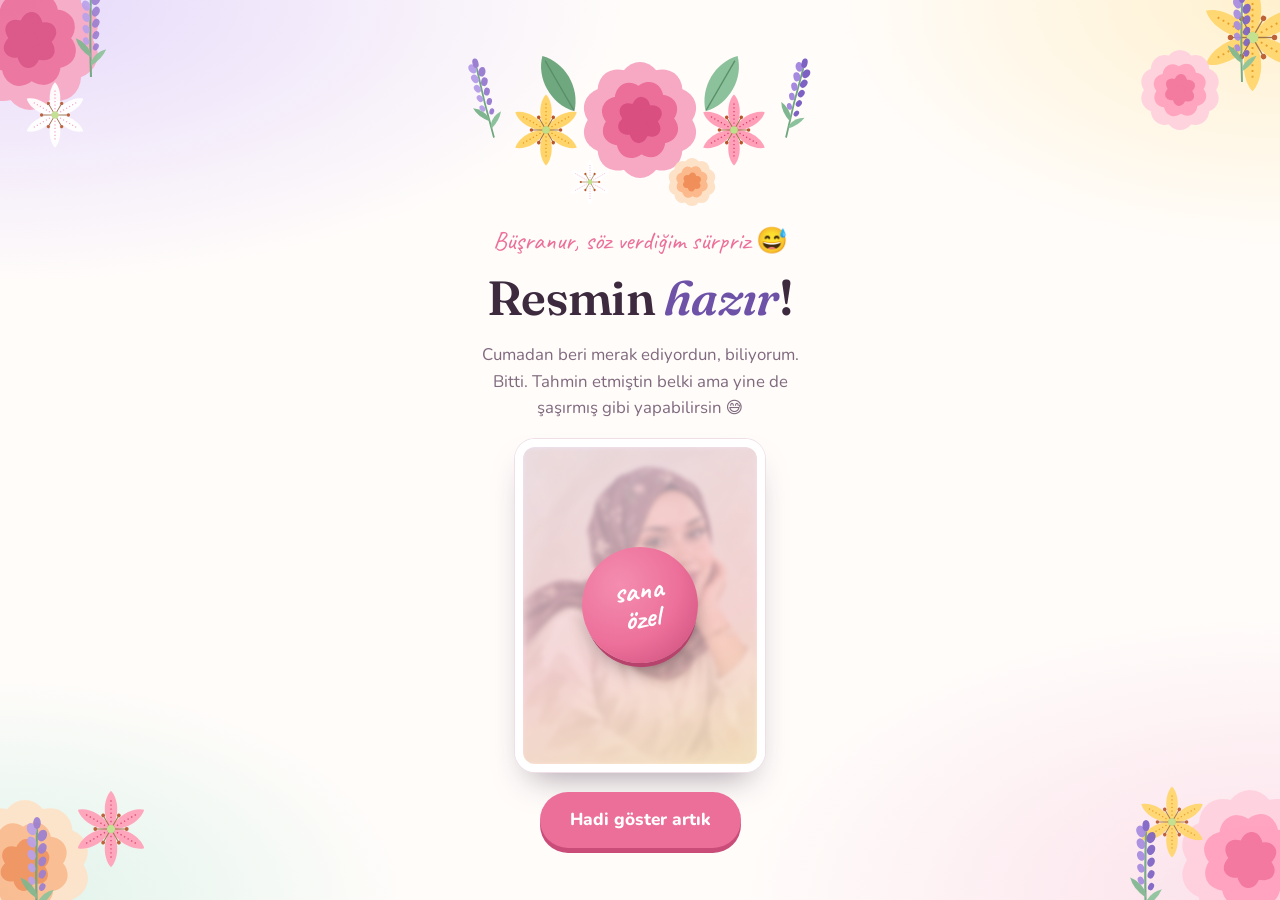
==== commit a456dd0f: "Add files via upload" ====
--- a/bilet.html
+++ b/bilet.html
@@ -2,7 +2,7 @@
 <html lang="tr">
 <head>
 <meta charset="UTF-8">
-<meta name="viewport" content="width=device-width, initial-scale=1, viewport-fit=cover">
+<meta name="viewport" content="width=device-width, initial-scale=1, maximum-scale=1, user-scalable=no, viewport-fit=cover">
 <title>Büşranur'un Resmi</title>
 <meta name="description" content="Resmin hazır! Görmek için tıkla.">
 <meta property="og:title" content="Büşranur, resmin hazır!">
@@ -34,20 +34,21 @@
 
   <div class="codebox" id="codebox">
     <h3 id="codeTitle">Çiçekler ne alaka? 🙄</h3>
-    <p id="codeText">Lavanta, şakayık, lilyum: en sevdiklerin, resmi şimdilik koruyor. Çekilmeleri için küçük bir kod lazım. Biraz bürokratik oldu, biliyorum; ama böylece bileti göndermeyi unutmuyorsun 😅</p>
+    <p id="codeText">Lavanta, şakayık, lilyum: en sevdiklerin, resmi şimdilik koruyor. Çekilmeleri için küçük bir kod lazım 😅</p>
     <ol class="steps" id="steps">
-      <li><span>1</span><div>Aşağıdaki bileti <b>WhatsApp'tan bana gönder</b></div></li>
+      <li><span>1</span><div>Aşağıdaki bileti <b>WhatsApp'tan bana gönder</b> <button type="button" class="mini" id="toTicket">Bilete git ↓</button></div></li>
       <li><span>2</span><div>Ben sana <b>kodu</b> yazayım</div></li>
       <li><span>3</span><div>Kodu buraya gir, çiçekler çekilsin</div></li>
     </ol>
     <div class="coderow" id="coderow">
-      <input type="text" id="code" placeholder="Kod" autocomplete="off" autocorrect="off" autocapitalize="characters" spellcheck="false" maxlength="24" aria-label="Kod">
+      <input type="text" id="code" placeholder="Kodu buraya yaz" autocomplete="off" autocorrect="off" autocapitalize="characters" spellcheck="false" maxlength="24" aria-label="Kod" enterkeyhint="done">
       <button type="button" class="btn lav" id="codeGo">Çiçekleri çek</button>
     </div>
     <p class="hint" id="codeHint"></p>
+    <div class="btns" style="min-height:0"><button type="button" class="btn ghost" id="toTicket2" hidden>Bilete git ↓</button></div>
   </div>
 
-  <div class="ticket">
+  <div class="ticket" id="ticket">
     <h3>Randevu Bileti</h3>
     <div class="row"><span>Buluşma</span><span id="tKind"></span></div>
     <div class="row"><span>Menü</span><span id="tMenu"></span></div>
@@ -65,6 +66,7 @@
   <p class="small" id="inapp" hidden>WhatsApp açılmazsa sağ üstteki ⋯ menüsünden "Safari'de aç"a dokun ya da metni kopyalayıp bana gönder.</p>
   <div class="btns"><button class="btn link" id="again">Planı değiştir</button></div>
 </main>
+<button type="button" class="ticketPill" id="ticketPill">🎟️ Biletin aşağıda ↓</button>
 <div class="lightbox" id="lightbox" hidden>
   <div class="lbwrap">
     <img src="resim.jpg" alt="Senin için çizilen resim">
--- a/style.css
+++ b/style.css
@@ -22,8 +22,9 @@
 }
 *{box-sizing:border-box}
 [hidden]{display:none!important}
-html{-webkit-text-size-adjust:100%;text-size-adjust:100%;touch-action:manipulation}
-button,a,.frame,.opt,.day,.big{touch-action:manipulation;-webkit-tap-highlight-color:transparent;-webkit-user-select:none;user-select:none}
+html{-webkit-text-size-adjust:100%;text-size-adjust:100%}
+*,*::before,*::after{touch-action:manipulation}
+button,a,.frame,.opt,.day,.quick,.big{-webkit-tap-highlight-color:transparent;-webkit-user-select:none;user-select:none}
 img{-webkit-touch-callout:none;-webkit-user-drag:none}
 html,body{min-height:100%;margin:0}
 body{
@@ -92,8 +93,8 @@
   background:linear-gradient(160deg,var(--lavender-l),var(--peony-l) 60%,var(--lily-l));
   cursor:pointer;
 }
-.frame img{width:100%;height:100%;object-fit:cover;display:block;opacity:.38;filter:blur(2px) saturate(.9);transition:opacity 1.6s ease, filter 1.6s ease}
-.frame.open img{opacity:1;filter:none}
+.frame > img{width:100%;height:100%;object-fit:cover;display:block;opacity:.38;filter:blur(2px) saturate(.9);transition:opacity 1.6s ease, filter 1.6s ease}
+.frame.open > img{opacity:1;filter:none}
 .frame .seal{
   position:absolute;left:50%;top:50%;margin:-58px 0 0 -58px;
   width:116px;height:116px;border-radius:50%;display:grid;place-items:center;text-align:center;
@@ -153,41 +154,51 @@
 .lightbox{position:fixed;left:0;top:0;right:0;bottom:0;width:100%;height:100%;z-index:70;background:rgba(61,42,63,.9);display:flex;align-items:center;justify-content:center;
   padding:max(20px,env(safe-area-inset-top)) 16px max(20px,env(safe-area-inset-bottom));cursor:zoom-out;animation:fade .25s}
 .lbwrap{position:relative;display:inline-block;max-width:100%;line-height:0}
-.lightbox img{max-width:100%;max-height:calc(100vh - 80px);max-height:calc(100dvh - 80px);border-radius:14px;border:6px solid #fff;box-shadow:0 20px 50px rgba(0,0,0,.5);object-fit:contain}
+.lbwrap > img{max-width:100%;max-height:calc(100vh - 80px);max-height:calc(100dvh - 80px);border-radius:14px;border:6px solid #fff;box-shadow:0 20px 50px rgba(0,0,0,.5);object-fit:contain}
 
 /* filigran: kod girilene kadar resmin üstünde */
-.wm{position:absolute;left:0;top:0;right:0;bottom:0;pointer-events:none;
-  background-repeat:repeat;background-size:220px 220px;background-position:-20px -16px;opacity:.9;-webkit-transition:opacity 1.1s;transition:opacity 1.1s}
+.wm{position:absolute;left:0;top:0;right:0;bottom:0;pointer-events:none;overflow:hidden;opacity:.84;-webkit-transition:opacity 1.1s;transition:opacity 1.1s}
+.wm img{position:absolute;max-width:none;display:block}
 .lbwrap .wm{left:6px;top:6px;right:6px;bottom:6px;border-radius:10px}
-.lbwrap .wm{background-size:260px 260px}
 .free .wm{opacity:0}
-.free img{-webkit-touch-callout:default}
+.free > img,.free .lbwrap > img{-webkit-touch-callout:default}
 
 /* kilit rozeti */
-.lock{position:absolute;left:50%;bottom:10px;-webkit-transform:translateX(-50%);transform:translateX(-50%);white-space:nowrap;
-  font-weight:800;font-size:.8rem;letter-spacing:.04em;color:#fff;background:rgba(61,42,63,.78);padding:7px 12px;border-radius:999px;
+.lock{position:absolute;left:50%;bottom:12px;-webkit-transform:translateX(-50%);transform:translateX(-50%);white-space:nowrap;z-index:2;
+  font-weight:800;font-size:.95rem;letter-spacing:.03em;color:#fff;background:rgba(61,42,63,.82);padding:9px 15px;border-radius:999px;
   box-shadow:0 6px 14px -6px rgba(0,0,0,.5);pointer-events:none}
 body[data-page="bilet"] .frame{width:min(58%,200px)}
 
 /* adımlar */
 .steps{list-style:none;margin:0 0 12px;padding:0;display:grid;gap:8px;text-align:left}
-.steps li{display:flex;align-items:center;gap:10px;font-size:.92rem;color:var(--ink)}
-.steps li span{flex:none;width:26px;height:26px;border-radius:50%;background:var(--lavender-l);color:var(--lavender-d);font-weight:800;font-size:.85rem;display:grid;place-items:center}
+.steps li{display:flex;align-items:center;gap:12px;font-size:1rem;color:var(--ink);line-height:1.35}
+.steps li span{flex:none;width:30px;height:30px;border-radius:50%;background:var(--lavender-l);color:var(--lavender-d);font-weight:800;font-size:.95rem;display:grid;place-items:center}
 .steps li b{color:var(--peony-d)}
 
 /* kod kutusu */
-.codebox{background:rgba(255,255,255,.92);border-radius:22px;padding:16px 16px 14px;box-shadow:0 0 0 1.5px var(--line)}
-.codebox h3{margin:0 0 6px;font-family:var(--hand);font-size:1.7rem;color:var(--lavender-d);font-weight:700;text-align:center;line-height:1.1}
-.codebox p{margin:0 0 12px;color:var(--soft);font-size:.95rem;text-align:center}
+.codebox{background:rgba(255,255,255,.95);border-radius:24px;padding:20px 18px 18px;box-shadow:0 0 0 2.5px var(--lavender),0 16px 30px -18px rgba(110,82,168,.5)}
+.codebox h3{margin:0 0 8px;font-family:var(--hand);font-size:2.1rem;color:var(--lavender-d);font-weight:700;text-align:center;line-height:1.05}
+.codebox p{margin:0 0 14px;color:var(--soft);font-size:1rem;text-align:center}
 .codebox.done{background:linear-gradient(135deg,#f6effd,#fff3f7 55%,#fff8e6)}
 .codebox.done p{margin-bottom:0}
 .codebox.shake{-webkit-animation:shake .45s;animation:shake .45s}
-.coderow{display:flex;gap:10px;align-items:stretch}
-.coderow input{flex:1;min-width:0;font:inherit;font-size:1.15rem;font-weight:800;letter-spacing:.1em;text-align:center;padding:10px 12px;min-height:52px;
-  border:0;border-radius:14px;background:#fff;color:var(--ink);box-shadow:0 0 0 1.5px var(--line);text-transform:uppercase}
-.coderow input:focus{outline:none;box-shadow:0 0 0 2.5px var(--lavender)}
-.coderow .btn{padding:12px 16px;flex:none;font-size:.98rem}
-@media (max-width:360px){.coderow{flex-wrap:wrap}.coderow .btn{width:100%}}
+.coderow{display:flex;flex-direction:column;gap:10px;align-items:stretch}
+.coderow input{width:100%;font:inherit;font-size:1.65rem;font-weight:800;letter-spacing:.14em;text-align:center;padding:14px 16px;min-height:68px;
+  border:0;border-radius:18px;background:#fff;color:var(--ink);box-shadow:0 0 0 2.5px var(--lavender);text-transform:uppercase;caret-color:var(--peony)}
+.coderow input::placeholder{letter-spacing:.05em;font-size:1.05rem;text-transform:none;color:#a996a8;font-weight:700}
+.coderow input:focus{outline:none;box-shadow:0 0 0 3px #fff,0 0 0 5.5px var(--peony);background:#fffafc}
+.coderow .btn{width:100%;min-height:60px;font-size:1.15rem}
+.mini{font:inherit;font-weight:800;font-size:.8rem;border:0;cursor:pointer;border-radius:999px;padding:6px 11px;margin-left:2px;vertical-align:middle;
+  background:var(--lavender-l);color:var(--lavender-d);-webkit-tap-highlight-color:transparent;box-shadow:0 0 0 1.5px #d9cbf0}
+.mini:active{transform:scale(.96)}
+
+/* bilet ekranın altındayken yüzen rozet */
+.ticketPill{position:fixed;right:14px;bottom:calc(14px + env(safe-area-inset-bottom, 0px));z-index:45;-webkit-transform:translateY(90px);transform:translateY(90px);
+  opacity:0;font:inherit;font-weight:800;font-size:.9rem;border:0;cursor:pointer;border-radius:999px;padding:11px 16px;min-height:44px;
+  background:var(--ink);color:#fff;box-shadow:0 12px 24px -10px rgba(0,0,0,.55);-webkit-transition:opacity .3s,-webkit-transform .3s;transition:opacity .3s,transform .3s;
+  -webkit-tap-highlight-color:transparent;white-space:nowrap;pointer-events:none}
+.ticketPill.show{opacity:1;-webkit-transform:none;transform:none;pointer-events:auto}
+@media (min-width:700px){.ticketPill{right:24px;bottom:24px}}
 .lightbox p{position:absolute;bottom:max(14px,env(safe-area-inset-bottom));left:0;right:0;text-align:center;color:#fff;font-size:.85rem;margin:0;opacity:.85}
 @keyframes fade{from{opacity:0}to{opacity:1}}
 .frame.open{cursor:zoom-in}
